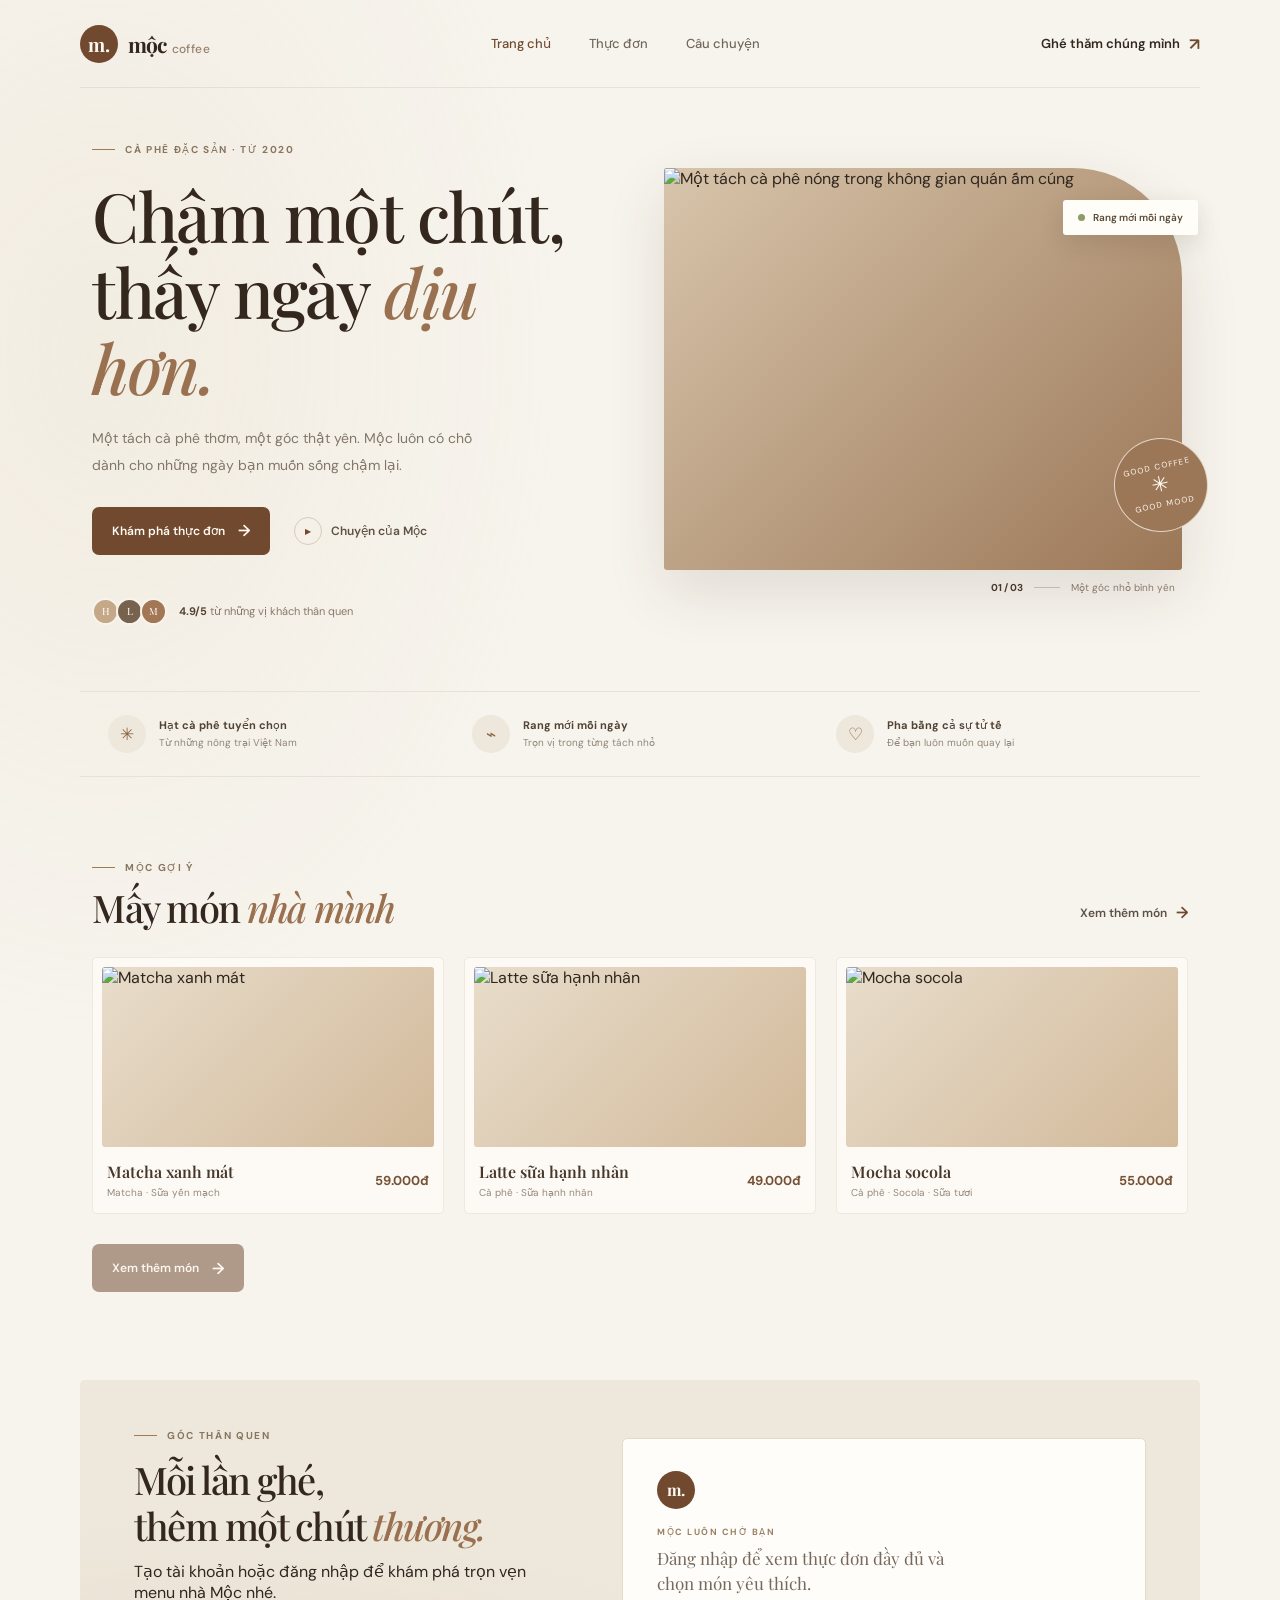
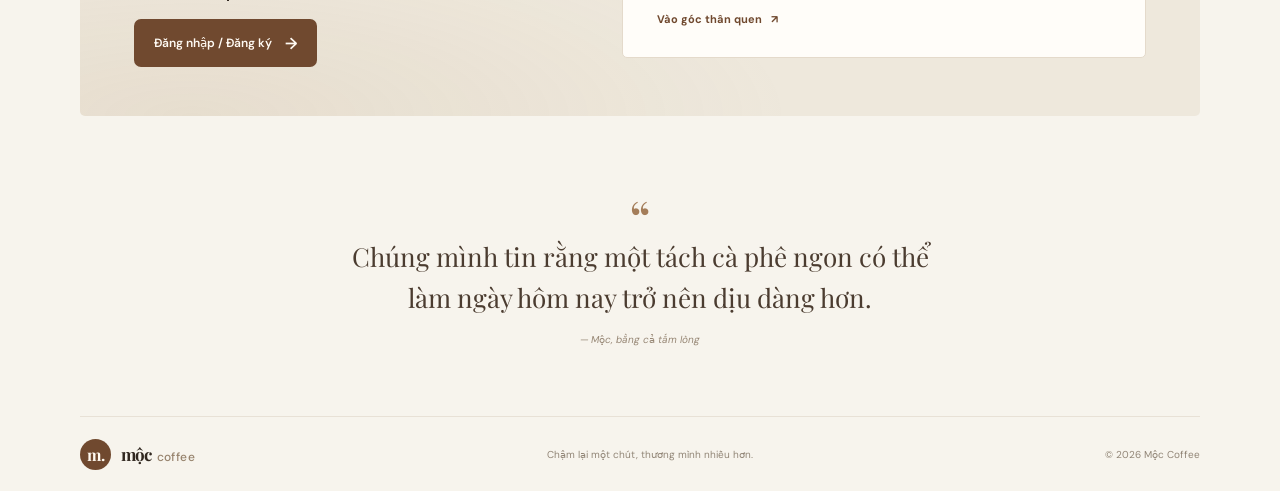
==== firebase1/index.html @ af1a725d "Coffe" ====
<!doctype html>
<html lang="vi">
  <head>
    <meta charset="UTF-8" />
    <meta name="viewport" content="width=device-width, initial-scale=1.0" />
    <meta
      name="description"
      content="Mộc Coffee — một góc nhỏ để thưởng thức cà phê ngon và những phút giây chậm rãi."
    />
    <meta name="theme-color" content="#f7f4ed" />
    <title>Mộc Coffee — Chạm vị an yên</title>
    <link rel="preconnect" href="https://fonts.googleapis.com" />
    <link rel="preconnect" href="https://fonts.gstatic.com" crossorigin />
    <link
      href="https://fonts.googleapis.com/css2?family=DM+Sans:wght@400;500;600;700&family=Playfair+Display:wght@500;600;700&display=swap"
      rel="stylesheet"
    />
    <link rel="stylesheet" href="style.css" />
  </head>

  <body>
    <header class="site-header">
      <a class="brand" href="#home" aria-label="Mộc Coffee - Trang chủ">
        <span class="brand-mark" aria-hidden="true">m.</span>
        <span class="brand-name">mộc<span>coffee</span></span>
      </a>

      <nav class="main-nav" aria-label="Điều hướng chính">
        <a class="nav-link active" href="#home">Trang chủ</a>
        <a class="nav-link" href="#menu">Thực đơn</a>
        <a class="nav-link" href="#story">Câu chuyện</a>
      </nav>

      <a class="header-cta" href="auth.html"
        >Ghé thăm chúng mình <span aria-hidden="true">↗</span></a
      >
    </header>

    <main>
      <section class="hero" id="home">
        <div class="hero-copy">
          <p class="eyebrow">
            <span class="eyebrow-line"></span> CÀ PHÊ ĐẶC SẢN · TỪ 2020
          </p>
          <h1>Chậm một chút,<br />thấy ngày <em>dịu hơn.</em></h1>
          <p class="hero-description">
            Một tách cà phê thơm, một góc thật yên. Mộc luôn có chỗ dành cho
            những ngày bạn muốn sống chậm lại.
          </p>
          <div class="hero-actions">
            <a class="button button-primary" href="#menu"
              >Khám phá thực đơn <span aria-hidden="true">→</span></a
            >
            <a class="text-link" href="#story"
              ><span class="play-icon" aria-hidden="true">▶</span> Chuyện của
              Mộc</a
            >
          </div>
          <div class="hero-note">
            <div class="avatar-stack" aria-hidden="true">
              <span>H</span><span>L</span><span>M</span>
            </div>
            <p><strong>4.9/5</strong> từ những vị khách thân quen</p>
          </div>
        </div>

        <div class="hero-visual">
          <img
            class="hero-photo"
            alt="Một tách cà phê nóng trong không gian quán ấm cúng"
            src="https://images.unsplash.com/photo-1509042239860-f550ce710b93?q=80&w=687&auto=format&fit=crop&ixlib=rb-4.1.0&ixid=NHwxMjA3fDA%3D"
          />
          <div class="photo-label">
            <span class="label-dot"></span> Rang mới mỗi ngày
          </div>
          <div class="coffee-stamp" aria-hidden="true">
            <span>GOOD COFFEE</span>
            <span class="stamp-star">✳</span>
            <span>GOOD MOOD</span>
          </div>
          <div class="hero-caption">
            <span>01 / 03</span>
            <span class="caption-divider"></span>
            <span>Một góc nhỏ bình yên</span>
          </div>
        </div>
      </section>

      <section class="quick-facts" aria-label="Điểm đặc biệt của Mộc">
        <div class="fact">
          <span class="fact-icon" aria-hidden="true">✳</span>
          <div>
            <strong>Hạt cà phê tuyển chọn</strong
            ><span>Từ những nông trại Việt Nam</span>
          </div>
        </div>
        <div class="fact">
          <span class="fact-icon" aria-hidden="true">⌁</span>
          <div>
            <strong>Rang mới mỗi ngày</strong
            ><span>Trọn vị trong từng tách nhỏ</span>
          </div>
        </div>
        <div class="fact">
          <span class="fact-icon" aria-hidden="true">♡</span>
          <div>
            <strong>Pha bằng cả sự tử tế</strong
            ><span>Để bạn luôn muốn quay lại</span>
          </div>
        </div>
      </section>

      <section class="menu-section" id="menu">
        <div class="section-heading">
          <div>
            <p class="eyebrow"><span class="eyebrow-line"></span> MỘC GỢI Ý</p>
            <h2>Mấy món <em>nhà mình</em></h2>
          </div>
          <a class="text-link menu-link" href="auth.html"
            >Xem thêm món <span aria-hidden="true">→</span></a
          >
        </div>

        <div class="menu-grid" id="menuGrid" aria-live="polite"></div>
        <button
          class="button button-primary"
          id="loadMoreBtn"
          type="button"
          disabled
        >
          Xem thêm món <span aria-hidden="true">→</span>
        </button>
      </section>

      <section class="account-section" id="account">
        <div class="account-copy">
          <p class="eyebrow">
            <span class="eyebrow-line"></span> GÓC THÂN QUEN
          </p>
          <h2>Mỗi lần ghé,<br />thêm một chút <em>thương.</em></h2>
          <p>Tạo tài khoản hoặc đăng nhập để khám phá trọn vẹn menu nhà Mộc nhé.</p>
          <a class="button button-primary" href="auth.html">
            Đăng nhập / Đăng ký <span aria-hidden="true">→</span>
          </a>
        </div>
        <div class="member-card">
          <span class="member-card-icon" aria-hidden="true">m.</span>
          <p class="member-card-label">MỘC LUÔN CHỜ BẠN</p>
          <p class="member-card-copy">
            Đăng nhập để xem thực đơn đầy đủ và chọn món yêu thích.
          </p>
          <a class="member-card-link" href="auth.html">
            Vào góc thân quen <span aria-hidden="true">↗</span>
          </a>
        </div>
      </section>

      <section class="story-section" id="story">
        <span class="story-mark" aria-hidden="true">“</span>
        <p>
          Chúng mình tin rằng một tách cà phê ngon có thể làm ngày hôm nay trở
          nên dịu dàng hơn.
        </p>
        <span class="story-signature">— Mộc, bằng cả tấm lòng</span>
      </section>
    </main>

    <footer class="site-footer">
      <a class="brand footer-brand" href="#home"
        ><span class="brand-mark" aria-hidden="true">m.</span
        ><span class="brand-name">mộc<span>coffee</span></span></a
      >
      <p>Chậm lại một chút, thương mình nhiều hơn.</p>
      <span>© 2026 Mộc Coffee</span>
    </footer>

    <script
      src="https://cdnjs.cloudflare.com/ajax/libs/firebase/12.3.0/firebase-app-compat.min.js"
      integrity="sha512-zsS5bYRYbUfQoiBborfMx+u5mik4iJjArgIzVqwvaNNfVFkI2NWxjKSxDhMi76NIZFr42c3dxjl/gfK7RSwZEw=="
      crossorigin="anonymous"
      referrerpolicy="no-referrer"
    ></script>
    <script
      src="https://cdnjs.cloudflare.com/ajax/libs/firebase/12.3.0/firebase-firestore-compat.min.js"
      integrity="sha512-XvOrgZ2KvcbkPE3SpoVqGiOPVgv31xAx0FAE2/Qevz5T+uOHlAu+Dp2XCG39sbTAyPGDsA3LUDUt5fQ5kUJ6rw=="
      crossorigin="anonymous"
      referrerpolicy="no-referrer"
    ></script>
    <script
      src="https://cdnjs.cloudflare.com/ajax/libs/firebase/12.3.0/firebase-storage-compat.min.js"
      integrity="sha512-V0h/pgBsYY6PwRZoj5G9+aTkdsEC3uzSwc2dV3C+RObL/FilZ4pqqvEcWAFAIhgn1I7k1ElZO/xo5V9qeQ4L3A=="
      crossorigin="anonymous"
      referrerpolicy="no-referrer"
    ></script>
    <script
      src="https://cdnjs.cloudflare.com/ajax/libs/firebase/12.3.0/firebase-auth-compat.min.js"
      integrity="sha512-N/0/VqvpkuZuv5th2FS0v4NLRrBytDdD/CWIGhI1c4pkE84c/zmwfV1vrBXDYQ+++SInivkSK/y92JK2FNXo7Q=="
      crossorigin="anonymous"
      referrerpolicy="no-referrer"
    ></script>
    <script src="firebase-config.js"></script>
    <script src="index.js"></script>
  </body>
</html>
---- firebase1/style.css ----
:root {
  color-scheme: light;
  font-family: "DM Sans", sans-serif;
  color: #30271f;
  background: #f7f4ed;
  font-synthesis: none;
  text-rendering: optimizeLegibility;
  -webkit-font-smoothing: antialiased;
  -moz-osx-font-smoothing: grayscale;
  font-optical-sizing: auto;
  font-weight: 400;
  --ink: #30271f;
  --muted: #81776a;
  --brown: #70492f;
  --cream: #f7f4ed;
  --line: #e8e1d6;
  --serif: "Playfair Display", Georgia, serif;
}

* {
  box-sizing: border-box;
}

html {
  min-width: 320px;
  scroll-behavior: smooth;
  scroll-padding-top: 96px;
}

body {
  min-width: 320px;
  margin: 0;
  background:
    radial-gradient(ellipse at 8% 17%, rgb(220 201 171 / 18%), transparent 28%),
    var(--cream);
}

a {
  color: inherit;
  text-decoration: none;
}

button {
  font: inherit;
}

.site-header,
main,
.site-footer {
  width: min(1120px, calc(100% - 64px));
  margin-inline: auto;
}

.site-header {
  display: flex;
  height: 88px;
  align-items: center;
  justify-content: space-between;
  border-bottom: 1px solid rgb(91 75 59 / 10%);
}

.brand {
  display: inline-flex;
  align-items: center;
  gap: 10px;
}

.brand-mark,
.account-symbol {
  display: grid;
  width: 38px;
  height: 38px;
  place-items: center;
  border-radius: 50%;
  background: var(--brown);
  color: #fffaf1;
  font-family: var(--serif);
  font-size: 19px;
  font-weight: 700;
}

.brand-name {
  display: flex;
  align-items: baseline;
  gap: 5px;
  font-family: var(--serif);
  font-size: 21px;
  font-weight: 700;
  letter-spacing: -0.8px;
}

.brand-name span {
  color: #97836d;
  font-family: "DM Sans", sans-serif;
  font-size: 12px;
  font-weight: 500;
  letter-spacing: 0.4px;
}

.main-nav {
  display: flex;
  gap: 38px;
}

.nav-link,
.header-cta {
  color: #71685d;
  font-size: 13px;
  font-weight: 500;
  transition: color 160ms ease;
}

.nav-link:hover,
.nav-link.active,
.header-cta:hover {
  color: var(--brown);
}

.header-cta {
  display: inline-flex;
  align-items: center;
  gap: 9px;
  color: var(--ink);
  font-weight: 600;
}

.header-cta span {
  color: var(--brown);
  font-size: 17px;
}

.hero {
  display: grid;
  min-height: 580px;
  grid-template-columns: 0.94fr 1.06fr;
  align-items: center;
  gap: 58px;
  padding: 50px 0 66px;
}

.hero-copy {
  padding: 5px 0 0 12px;
}

.eyebrow {
  display: flex;
  align-items: center;
  gap: 10px;
  margin: 0 0 21px;
  color: #89765f;
  font-size: 10px;
  font-weight: 700;
  letter-spacing: 1.65px;
}

.eyebrow-line {
  width: 23px;
  height: 1px;
  background: #a17a51;
}

h1,
h2,
h3,
p {
  margin-top: 0;
}

h1,
.section-heading h2,
.account-copy h2 {
  margin-bottom: 20px;
  color: #33271e;
  font-family: var(--serif);
  font-weight: 500;
  letter-spacing: -1.5px;
}

h1 {
  font-size: clamp(44px, 5.4vw, 68px);
  line-height: 1.12;
}

h1 em,
.section-heading h2 em,
.account-copy h2 em {
  color: #9a7150;
  font-weight: 500;
}

.hero-description {
  max-width: 390px;
  margin-bottom: 28px;
  color: var(--muted);
  font-size: 14px;
  line-height: 1.9;
}

.hero-actions {
  display: flex;
  align-items: center;
  gap: 24px;
}

.button {
  display: inline-flex;
  min-height: 48px;
  align-items: center;
  justify-content: center;
  gap: 13px;
  padding: 0 19px;
  border: 1px solid transparent;
  border-radius: 7px;
  cursor: pointer;
  font-size: 12px;
  font-weight: 600;
  transition: transform 160ms ease, background-color 160ms ease, box-shadow 160ms ease;
}

.button-primary {
  background: var(--brown);
  color: #fffaf3;
}

.button-cart {
  background: var(--brown);
  color: #fffaf3;
  margin-top: 10px;
}

.button-primary:hover:not(:disabled) {
  transform: translateY(-2px);
  background: #593820;
  box-shadow: 0 8px 18px rgb(74 45 29 / 16%);
}

.button-primary:disabled {
  cursor: not-allowed;
  opacity: 0.53;
}

.button:focus-visible,
.auth-button:focus-visible,
a:focus-visible {
  outline: 3px solid #c99259;
  outline-offset: 3px;
}

.button span {
  font-size: 16px;
}

.text-link {
  display: inline-flex;
  align-items: center;
  gap: 9px;
  color: #5d5145;
  font-size: 12px;
  font-weight: 600;
}

.play-icon {
  display: grid;
  width: 28px;
  height: 28px;
  place-items: center;
  border: 1px solid #d9cbb8;
  border-radius: 50%;
  color: var(--brown);
  font-size: 8px;
}

.hero-note {
  display: flex;
  align-items: center;
  gap: 12px;
  margin-top: 43px;
}

.avatar-stack {
  display: flex;
  padding-left: 3px;
}

.avatar-stack span {
  display: grid;
  width: 27px;
  height: 27px;
  margin-left: -3px;
  place-items: center;
  border: 2px solid var(--cream);
  border-radius: 50%;
  background: #c4a887;
  color: white;
  font-family: var(--serif);
  font-size: 10px;
}

.avatar-stack span:nth-child(2) {
  background: #77634d;
}

.avatar-stack span:nth-child(3) {
  background: #a37656;
}

.hero-note p {
  margin: 0;
  color: #85796b;
  font-size: 11px;
}

.hero-note strong {
  color: #564432;
}

.hero-visual {
  position: relative;
  min-height: 426px;
}

.hero-photo {
  position: absolute;
  inset: 0 18px 24px 27px;
  width: calc(100% - 45px);
  height: calc(100% - 24px);
  border-radius: 3px 110px 3px 3px;
  background: linear-gradient(135deg, #d8c5ab, #9b7757);
  object-fit: cover;
  box-shadow: 0 22px 60px rgb(65 48 32 / 12%);
}

.photo-label {
  position: absolute;
  top: 32px;
  right: 2px;
  display: flex;
  align-items: center;
  gap: 8px;
  padding: 11px 15px;
  border-radius: 3px;
  background: #fffdf8;
  box-shadow: 0 8px 25px rgb(45 34 23 / 12%);
  color: #594836;
  font-size: 10px;
  font-weight: 600;
}

.label-dot,
.account-dot {
  width: 7px;
  height: 7px;
  flex: 0 0 auto;
  border-radius: 50%;
  background: #8c9b68;
}

.coffee-stamp {
  position: absolute;
  right: -8px;
  bottom: 62px;
  display: flex;
  width: 94px;
  height: 94px;
  flex-direction: column;
  align-items: center;
  justify-content: center;
  gap: 2px;
  border: 1px solid rgb(255 250 241 / 72%);
  border-radius: 50%;
  background: #9b7757;
  color: #fffaf1;
  font-size: 8px;
  letter-spacing: 1.3px;
  transform: rotate(-12deg);
}

.stamp-star {
  font-size: 21px;
  line-height: 1.1;
}

.hero-caption {
  position: absolute;
  right: 25px;
  bottom: 0;
  display: flex;
  align-items: center;
  gap: 11px;
  color: #86796a;
  font-size: 10px;
}

.hero-caption span:first-child {
  color: #49382a;
  font-weight: 700;
}

.caption-divider {
  width: 26px;
  height: 1px;
  background: #c5b9a7;
}

.quick-facts {
  display: grid;
  grid-template-columns: repeat(3, 1fr);
  gap: 28px;
  padding: 23px 28px;
  border-top: 1px solid var(--line);
  border-bottom: 1px solid var(--line);
}

.fact {
  display: flex;
  align-items: center;
  gap: 13px;
}

.fact-icon {
  display: grid;
  width: 38px;
  height: 38px;
  flex: 0 0 auto;
  place-items: center;
  border-radius: 50%;
  background: #eee7db;
  color: #896544;
  font-size: 17px;
}

.fact div {
  display: grid;
  gap: 4px;
}

.fact strong {
  color: #514437;
  font-size: 11px;
}

.fact div span {
  color: #908679;
  font-size: 10px;
}

.menu-section {
  padding: 84px 12px 88px;
}

.section-heading {
  display: flex;
  align-items: end;
  justify-content: space-between;
  margin-bottom: 27px;
}

.section-heading .eyebrow {
  margin-bottom: 11px;
}

.section-heading h2,
.account-copy h2 {
  margin-bottom: 0;
  font-size: 38px;
  line-height: 1.2;
}

.menu-link {
  margin-bottom: 7px;
}

.menu-link span {
  color: var(--brown);
  font-size: 16px;
}

.menu-grid {
  display: grid;
  grid-template-columns: repeat(3, 1fr);
  gap: 20px;
  margin-bottom: 30px;
}

.menu-card {
  padding: 9px 9px 14px;
  border: 1px solid #eee8de;
  border-radius: 5px;
  background: rgb(255 253 249 / 77%);
  transition: transform 180ms ease, box-shadow 180ms ease;
}

.menu-card:hover {
  transform: translateY(-4px);
  box-shadow: 0 14px 30px rgb(74 54 33 / 9%);
}

.menu-image {
  height: 180px;
  overflow: hidden;
  border-radius: 3px;
  background: linear-gradient(135deg, #e8ddcb, #d2b99a);
}

.menu-photo {
  display: block;
  width: 100%;
  height: 100%;
  border-radius: inherit;
  object-fit: cover;
}

.menu-photo[src=""] {
  display: none;
}

.menu-card-info {
  display: flex;
  align-items: center;
  justify-content: space-between;
  gap: 10px;
  padding: 14px 5px 0;
}

.menu-card h3 {
  margin-bottom: 4px;
  color: #47372a;
  font-family: var(--serif);
  font-size: 16px;
  font-weight: 600;
}

.menu-card-info p {
  margin: 0;
  color: #968a7c;
  font-size: 10px;
}

.price {
  color: #765234;
  font-size: 13px;
  font-weight: 700;
}

.account-section {
  display: grid;
  grid-template-columns: 0.9fr 1.1fr;
  align-items: center;
  gap: 60px;
  padding: 49px 54px;
  border-radius: 5px;
  background:
    radial-gradient(ellipse at 10% 100%, rgb(176 145 108 / 12%), transparent 42%),
    #eee8dc;
}

.account-copy .eyebrow {
  margin-bottom: 15px;
}

.account-copy h2 {
  margin-bottom: 13px;
}

.account-copy > p:last-child {
  max-width: 315px;
  margin-bottom: 0;
  color: #7f7467;
  font-size: 12px;
  line-height: 1.8;
}

.account-card {
  padding: 23px 24px 18px;
  border: 1px solid rgb(229 220 206 / 85%);
  border-radius: 5px;
  background: #fffdf9;
  box-shadow: 0 12px 32px rgb(72 53 34 / 7%);
}

.account-card-top {
  display: flex;
  align-items: flex-start;
  justify-content: space-between;
}

.account-label {
  color: #a0907d;
  font-size: 9px;
  font-weight: 700;
  letter-spacing: 1.3px;
}

.account-email {
  display: flex;
  align-items: center;
  gap: 8px;
  margin: 9px 0 0;
  color: #5b4c3e;
  font-size: 11px;
  overflow-wrap: anywhere;
}

.account-dot {
  width: 6px;
  height: 6px;
  background: #c5b8a7;
}

.account-symbol {
  width: 31px;
  height: 31px;
  font-size: 16px;
}

.balance-row {
  display: flex;
  align-items: end;
  justify-content: space-between;
  margin-top: 21px;
  padding: 16px 0;
  border-top: 1px solid #f0ebe4;
  border-bottom: 1px solid #f0ebe4;
  color: #83776a;
  font-size: 11px;
}

.balance-row strong {
  color: #4b3626;
  font-family: var(--serif);
  font-size: 25px;
  font-weight: 600;
}

.balance-row small {
  margin-left: 4px;
  font-family: "DM Sans", sans-serif;
  font-size: 12px;
}

.account-actions {
  display: flex;
  align-items: center;
  justify-content: space-between;
  gap: 12px;
  padding-top: 15px;
}

.account-actions > .button {
  min-height: 40px;
  padding-inline: 13px;
  white-space: nowrap;
  font-size: 10px;
}

.auth-actions {
  display: flex;
  flex-wrap: wrap;
  justify-content: flex-end;
  gap: 6px;
}

.auth-button {
  padding: 8px 9px;
  border: 1px solid #e6ddd1;
  border-radius: 4px;
  background: #fffdf9;
  color: #6d5e4e;
  cursor: pointer;
  font-size: 9px;
  font-weight: 600;
  transition: background-color 160ms ease;
}

.auth-button:hover {
  background: #f3eee6;
}



.status-message {
  min-height: 16px;
  margin: 11px 0 0;
  color: #8a7d6e;
  font-size: 10px;
  overflow-wrap: anywhere;
}

.story-section {
  display: grid;
  justify-items: center;
  padding: 76px 20px 70px;
  text-align: center;
}

.story-mark {
  height: 32px;
  color: #a47d59;
  font-family: var(--serif);
  font-size: 53px;
  line-height: 1;
}

.story-section p {
  max-width: 610px;
  margin: 13px 0 15px;
  color: #4b3c30;
  font-family: var(--serif);
  font-size: clamp(19px, 3vw, 26px);
  line-height: 1.55;
}

.story-signature {
  color: #968674;
  font-size: 10px;
  font-style: italic;
}

.site-footer {
  display: flex;
  min-height: 75px;
  align-items: center;
  justify-content: space-between;
  border-top: 1px solid var(--line);
}

.footer-brand .brand-mark {
  width: 31px;
  height: 31px;
  font-size: 16px;
}

.footer-brand .brand-name {
  font-size: 17px;
}

.site-footer > p,
.site-footer > span {
  margin: 0;
  color: #918576;
  font-size: 10px;
}

[hidden] {
  display: none !important;
}

.menu-page {
  display: grid;
  grid-template-columns: repeat(4, minmax(0, 1fr));
  gap: 20px;
  align-items: stretch;
  min-height: calc(100vh - 163px);
}

.menu-page > .menu-intro,
.menu-page > .full-menu-section {
  grid-column: 1 / -1;
}

.menu-intro {
  margin-top: 34px;
  padding: 48px 24px 43px;
  border-radius: 5px;
  background:
    radial-gradient(ellipse at 85% 10%, rgb(255 255 255 / 45%), transparent 35%),
    #eee8dc;
  text-align: center;
}

.menu-intro .eyebrow {
  justify-content: center;
  margin-bottom: 12px;
}

.menu-intro h1 {
  margin-bottom: 10px;
  font-size: clamp(38px, 5vw, 54px);
}

.menu-intro > p:last-child {
  margin-bottom: 0;
  color: #7f7467;
  font-size: 13px;
}

.full-menu-section {
  padding: 60px 12px 10px;
}

.full-menu-section .menu-grid {
  grid-template-columns: repeat(4, minmax(0, 1fr));
}

.menu-login-status {
  color: var(--muted);
  font-size: 12px;
  text-align: center;
}

.full-menu-section .menu-card {
  display: flex;
  width: auto;
  min-width: 0;
  min-height: 350px;
  flex-direction: column;
  margin: 0;
}

.full-menu-section .menu-card .menu-image {
  height: 210px;
}

.full-menu-section .menu-card .menu-card-info {
  flex: 1;
  align-items: flex-start;
}

.full-menu-section .menu-card .price {
  flex: 0 0 auto;
  white-space: nowrap;
}

.full-menu-section .menu-card .button-cart {
  width: 100%;
  min-height: 42px;
  justify-content: center;
  border: 0;
  border-radius: 5px;
  cursor: pointer;
  font-weight: 600;
  transition: background-color 160ms ease, transform 160ms ease;
}

.full-menu-section .menu-card .button-cart:hover {
  transform: translateY(-2px);
  background: #593820;
}

.cart-panel {
  position: sticky;
  z-index: 2;
  bottom: 16px;
  display: flex;
  grid-column: 1 / -1;
  align-items: center;
  justify-content: space-between;
  gap: 20px;
  margin: 0 0 10px;
  padding: 14px 18px;
  border: 1px solid #e8dfd2;
  border-radius: 7px;
  background: rgb(255 253 249 / 96%);
  box-shadow: 0 10px 30px rgb(72 53 34 / 10%);
  backdrop-filter: blur(12px);
}

.cart-details {
  display: flex;
  align-items: center;
  gap: 12px;
}

.cart-icon {
  display: grid;
  width: 38px;
  height: 38px;
  place-items: center;
  border-radius: 50%;
  background: #f0e8dc;
  color: var(--brown);
  font-size: 20px;
}

.cart-details div {
  display: grid;
  gap: 3px;
}

.cart-details strong {
  color: #514437;
  font-size: 12px;
}

.cart-details div > span {
  color: #908679;
  font-size: 10px;
}

.cart-panel .button {
  min-width: 140px;
}

.cart-panel .button:disabled {
  cursor: not-allowed;
  opacity: 0.5;
}

.cart-note {
  grid-column: 1 / -1;
  margin: -8px 0 22px;
  color: #918576;
  font-size: 10px;
  text-align: center;
}

@media (max-width: 850px) {
  .menu-page {
    grid-template-columns: repeat(2, minmax(0, 1fr));
  }

  .cart-panel,
  .cart-note {
    grid-column: 1 / -1;
  }

  .site-header,
  main,
  .site-footer {
    width: min(100% - 40px, 700px);
  }

  .hero {
    min-height: 500px;
    gap: 27px;
  }

  .hero-copy {
    padding-left: 0;
  }

  .hero-visual {
    min-height: 360px;
  }

  .hero-photo {
    left: 10px;
  }

  .quick-facts {
    gap: 14px;
    padding-inline: 10px;
  }

  .fact {
    gap: 9px;
  }

  .fact div span {
    line-height: 1.5;
  }

  .account-section {
    grid-template-columns: 1fr;
    gap: 25px;
    padding: 38px;
  }

  .full-menu-section .menu-grid {
    grid-template-columns: repeat(2, minmax(0, 1fr));
  }

  .full-menu-section .menu-card {
    width: 100%;
  }
}

@media (max-width: 600px) {
  .menu-page {
    grid-template-columns: 1fr;
  }

  .cart-panel {
    bottom: 8px;
    padding: 11px;
  }

  .cart-panel .button {
    min-width: 105px;
    padding-inline: 12px;
  }

  .site-header,
  main,
  .site-footer {
    width: calc(100% - 36px);
  }

  .site-header {
    height: 72px;
  }

  .brand-mark {
    width: 33px;
    height: 33px;
    font-size: 17px;
  }

  .brand-name {
    font-size: 18px;
  }

  .main-nav {
    display: none;
  }

  .header-cta {
    font-size: 11px;
  }

  .hero {
    grid-template-columns: 1fr;
    gap: 34px;
    padding: 51px 0 38px;
  }

  .hero-copy {
    padding: 0 3px;
  }

  .eyebrow {
    margin-bottom: 17px;
    font-size: 9px;
  }

  h1 {
    margin-bottom: 16px;
    font-size: clamp(44px, 12vw, 58px);
  }

  .hero-description {
    max-width: 460px;
    margin-bottom: 22px;
    font-size: 13px;
  }

  .hero-note {
    margin-top: 27px;
  }

  .hero-visual {
    min-height: 330px;
  }

  .hero-photo {
    inset: 0 17px 22px 8px;
    width: calc(100% - 25px);
    height: calc(100% - 22px);
    border-top-right-radius: 83px;
  }

  .photo-label {
    top: 20px;
    right: 0;
  }

  .coffee-stamp {
    right: 0;
    bottom: 50px;
    width: 76px;
    height: 76px;
    font-size: 7px;
  }

  .hero-caption {
    right: 20px;
  }

  .quick-facts {
    grid-template-columns: 1fr;
    gap: 15px;
    padding: 20px 5px;
  }

  .fact-icon {
    width: 34px;
    height: 34px;
  }

  .menu-section {
    padding: 61px 0 62px;
  }

  .section-heading {
    align-items: flex-start;
    gap: 12px;
  }

  .section-heading h2,
  .account-copy h2 {
    font-size: 32px;
  }

  .menu-link {
    margin-top: 31px;
    white-space: nowrap;
    font-size: 10px;
  }

  .menu-grid {
    grid-template-columns: 1fr;
    gap: 13px;
  }

  .full-menu-section {
    padding: 43px 0 55px;
  }

  .full-menu-section .menu-grid {
    grid-template-columns: 1fr;
  }

  .full-menu-section .menu-card {
    width: 100%;
    min-height: 0;
  }

  .menu-intro {
    margin-top: 20px;
    padding: 37px 18px 33px;
  }

  .menu-card {
    display: grid;
    grid-template-columns: 112px 1fr;
    align-items: center;
    gap: 12px;
    padding: 8px;
  }

  .menu-image {
    height: 88px;
  }

  .menu-card-info {
    padding: 0;
  }

  .menu-card h3 {
    font-size: 15px;
  }

  .account-section {
    gap: 22px;
    padding: 28px 17px 20px;
  }

  .account-card {
    padding: 18px 15px 13px;
  }

  .account-actions {
    align-items: stretch;
    flex-direction: column;
  }

  .account-actions > .button {
    justify-content: center;
  }

  .auth-actions {
    justify-content: flex-start;
  }

  .story-section {
    padding: 57px 5px 51px;
  }

  .site-footer {
    min-height: 67px;
    flex-wrap: wrap;
    gap: 10px;
    padding: 13px 0;
  }

  .site-footer > p {
    display: none;
  }
}

@media (prefers-reduced-motion: reduce) {
  *,
  *::before,
  *::after {
    scroll-behavior: auto !important;
    transition-duration: 0.01ms !important;
  }
}

.member-card {
  display: grid;
  min-height: 220px;
  align-content: center;
  justify-items: start;
  padding: 28px 34px;
  border: 1px solid #e4dacb;
  border-radius: 5px;
  background: #fffdf9;
}

.member-card-icon {
  display: grid;
  width: 38px;
  height: 38px;
  margin-bottom: 17px;
  place-items: center;
  border-radius: 50%;
  background: var(--brown);
  color: #fffaf1;
  font-family: var(--serif);
  font-weight: 700;
}

.member-card-label {
  margin-bottom: 8px;
  color: #9a8064;
  font-size: 9px;
  font-weight: 700;
  letter-spacing: 1.5px;
}

.member-card-copy {
  max-width: 300px;
  margin-bottom: 15px;
  color: #75695d;
  font-family: var(--serif);
  font-size: 17px;
  line-height: 1.5;
}

.member-card-link,
.auth-back-link {
  color: var(--brown);
  font-size: 11px;
  font-weight: 700;
}

.member-card-link span {
  margin-left: 6px;
}

.auth-body {
  min-height: 100vh;
  background:
    radial-gradient(ellipse at 12% 28%, rgb(220 201 171 / 20%), transparent 30%),
    var(--cream);
}

.auth-page {
  display: grid;
  width: min(100% - 64px, 980px);
  min-height: calc(100vh - 164px);
  grid-template-columns: 0.9fr 1.1fr;
  align-items: center;
  gap: 76px;
  margin-inline: auto;
  padding: 48px 0;
}

.auth-intro h1 {
  margin-bottom: 16px;
  font-size: clamp(40px, 5vw, 58px);
  line-height: 1.12;
}

.auth-intro h1 em {
  color: #9a7150;
  font-weight: 500;
}

.auth-intro > p:last-of-type {
  max-width: 350px;
  margin-bottom: 26px;
  color: var(--muted);
  font-size: 13px;
  line-height: 1.8;
}

.auth-coffee-image {
  min-height: 160px;
  border-radius: 5px 70px 5px 5px;
  background:
    radial-gradient(circle at 70% 38%, #f3dfbd 0 16px, transparent 17px),
    radial-gradient(ellipse at 70% 48%, #806044 0 43px, transparent 44px),
    linear-gradient(125deg, transparent 47%, rgb(255 253 249 / 40%) 48% 49%, transparent 50%),
    linear-gradient(135deg, #ded0bb, #a78c6e 58%, #74563e);
  box-shadow: 0 16px 35px rgb(65 48 32 / 10%);
}

.auth-card {
  padding: 32px;
  border: 1px solid #eee7dc;
  border-radius: 7px;
  background: #fffdf9;
  box-shadow: 0 20px 55px rgb(72 53 34 / 9%);
}

.auth-back-link {
  display: inline-block;
  margin-bottom: 23px;
}

.auth-tabs {
  display: grid;
  grid-template-columns: 1fr 1fr;
  gap: 5px;
  margin-bottom: 25px;
  padding: 5px;
  border-radius: 5px;
  background: #f4efe7;
}

.auth-tab {
  min-height: 38px;
  border: 0;
  border-radius: 4px;
  background: transparent;
  color: #81776a;
  cursor: pointer;
  font: inherit;
  font-size: 12px;
  font-weight: 600;
}

.auth-tab.active {
  background: #fffdf9;
  color: var(--brown);
  box-shadow: 0 2px 8px rgb(72 53 34 / 8%);
}

.auth-card h2 {
  margin-bottom: 7px;
  color: var(--ink);
  font-family: var(--serif);
  font-size: 25px;
  font-weight: 600;
}

.auth-description {
  margin-bottom: 22px;
  color: var(--muted);
  font-size: 11px;
  line-height: 1.6;
}

.auth-form {
  display: grid;
  gap: 14px;
}

.auth-form label {
  display: grid;
  gap: 7px;
  color: #635548;
  font-size: 11px;
  font-weight: 600;
}

.auth-form input {
  width: 100%;
  min-height: 44px;
  padding: 0 12px;
  border: 1px solid #e7dfd4;
  border-radius: 4px;
  background: #fffefa;
  color: var(--ink);
  font: inherit;
  font-size: 12px;
}

.auth-form input:focus {
  border-color: #a17a51;
  outline: 2px solid rgb(161 122 81 / 15%);
}

.auth-submit {
  width: 100%;
  margin-top: 4px;
}

.auth-submit:disabled {
  cursor: wait;
  opacity: 0.65;
}

.auth-separator {
  display: flex;
  align-items: center;
  gap: 12px;
  margin: 19px 0;
  color: #998d7f;
  font-size: 10px;
}

.auth-separator::before,
.auth-separator::after {
  height: 1px;
  flex: 1;
  background: #eee8de;
  content: "";
}

.auth-google-button,
.auth-facebook-button {
  display: flex;
  width: 100%;
  min-height: 43px;
  align-items: center;
  justify-content: center;
  gap: 10px;
  border: 1px solid #e7dfd4;
  border-radius: 4px;
  background: #fffdf9;
  color: #5e5145;
  cursor: pointer;
  font: inherit;
  font-size: 11px;
  font-weight: 600;
}

.auth-google-button:hover,
.auth-facebook-button:hover {
  background: #f8f4ed;
}

.google-mark {
  color: #4285f4;
  font-size: 17px;
  font-weight: 700;
}

.facebook-mark {
  color: #1877f2;
  font-size: 17px;
  font-weight: 700;
}

.auth-status {
  min-height: 18px;
  margin: 13px 0 0;
  color: #856347;
  font-size: 10px;
  line-height: 1.5;
}

.auth-signed-in {
  display: grid;
  justify-items: start;
  gap: 12px;
  margin-top: 10px;
}

.auth-signed-in > p {
  margin: 0;
  color: #76695b;
  font-size: 11px;
  overflow-wrap: anywhere;
}

.auth-signed-in .button {
  width: 100%;
}

.auth-signout {
  padding: 6px 0;
  border: 0;
  background: transparent;
  color: #806d5c;
  cursor: pointer;
  font: inherit;
  font-size: 10px;
  text-decoration: underline;
}

.auth-card.is-signed-in .auth-tabs,
.auth-card.is-signed-in .auth-description,
.auth-card.is-signed-in .auth-form,
.auth-card.is-signed-in .auth-separator,
.auth-card.is-signed-in .auth-google-button,
.auth-card.is-signed-in .auth-facebook-button {
  display: none;
}

.auth-footer {
  padding-inline: max(32px, calc((100% - 1120px) / 2));
}

@media (max-width: 850px) {
  .auth-page {
    width: min(100% - 40px, 650px);
    grid-template-columns: 1fr;
    gap: 28px;
  }

  .auth-intro {
    text-align: center;
  }

  .auth-intro .eyebrow {
    justify-content: center;
  }

  .auth-intro > p:last-of-type {
    margin-inline: auto;
  }

  .auth-coffee-image {
    display: none;
  }
}

@media (max-width: 600px) {
  .auth-page {
    width: calc(100% - 36px);
    min-height: auto;
    gap: 22px;
    padding: 38px 0;
  }

  .auth-intro h1 {
    font-size: 40px;
  }

  .auth-intro > p:last-of-type {
    margin-bottom: 0;
  }

  .auth-card {
    padding: 23px 18px;
  }

  .auth-footer {
    padding-inline: 18px;
  }
}
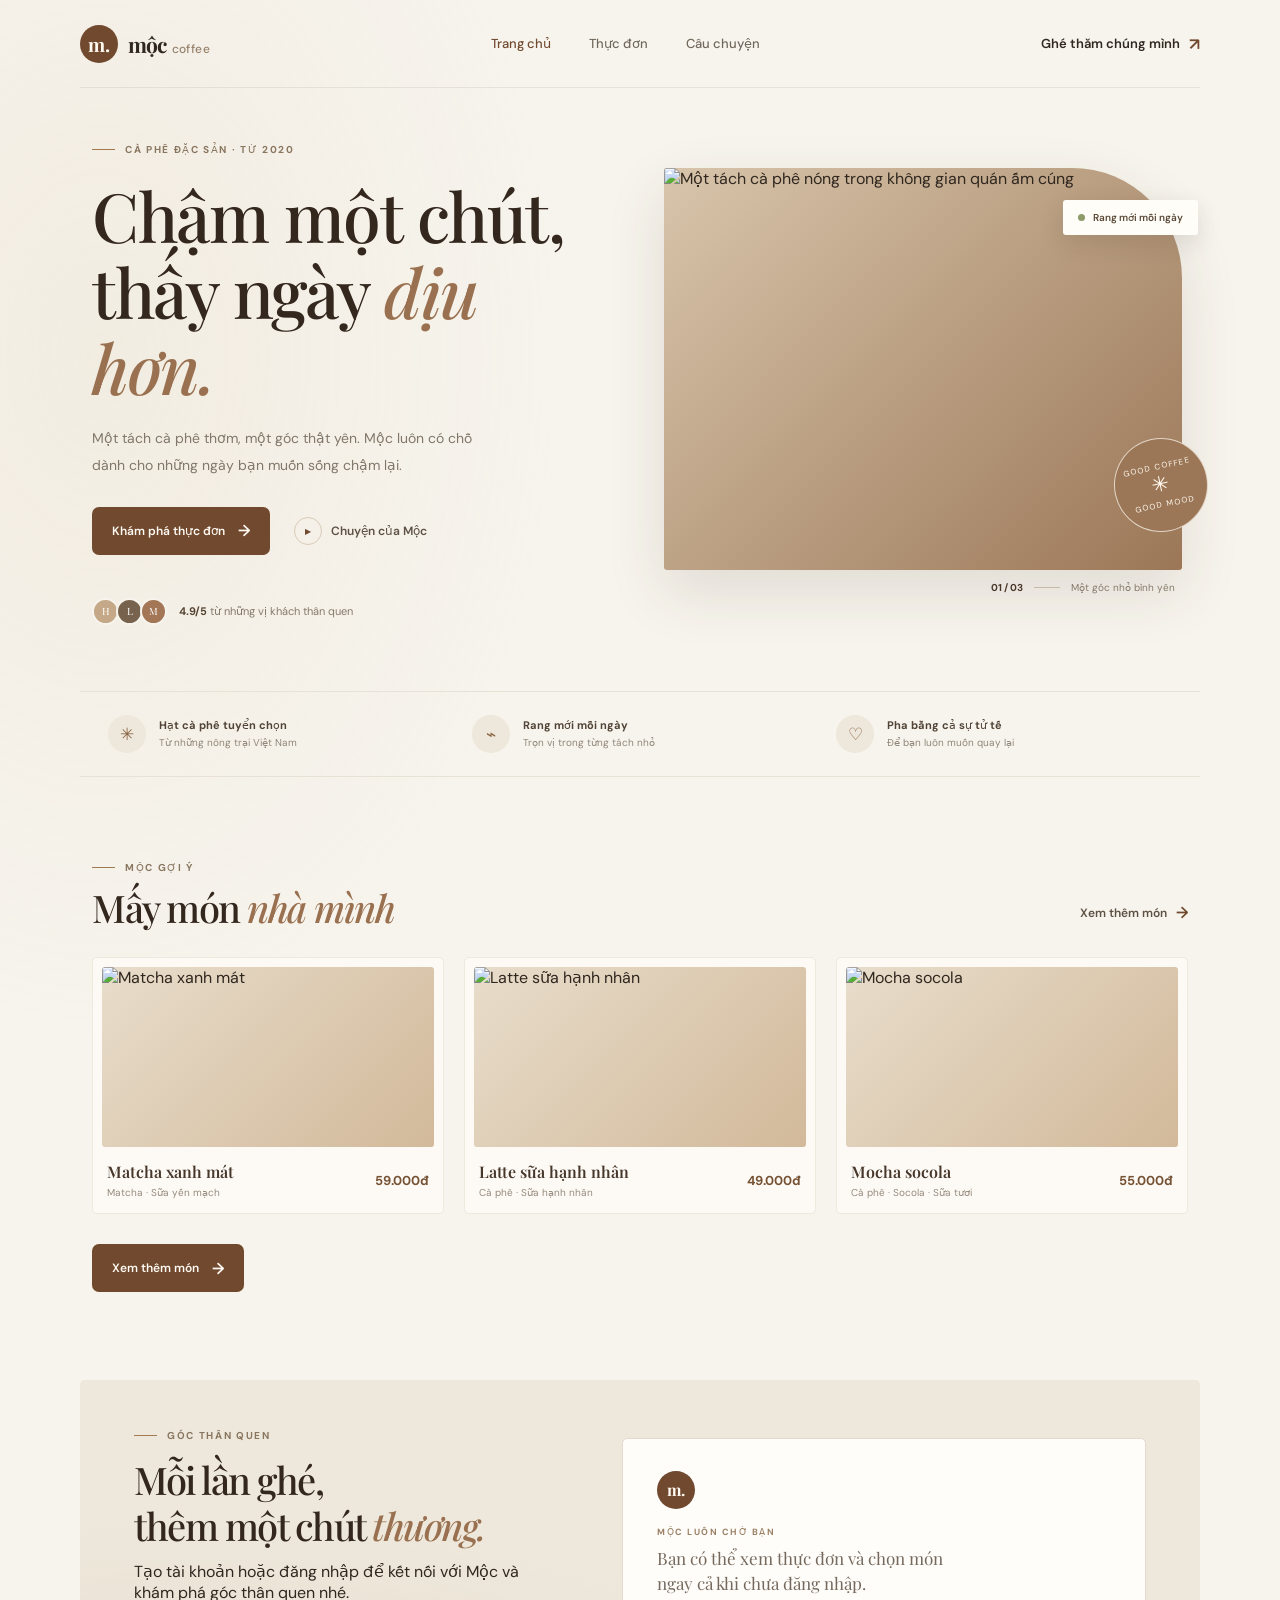
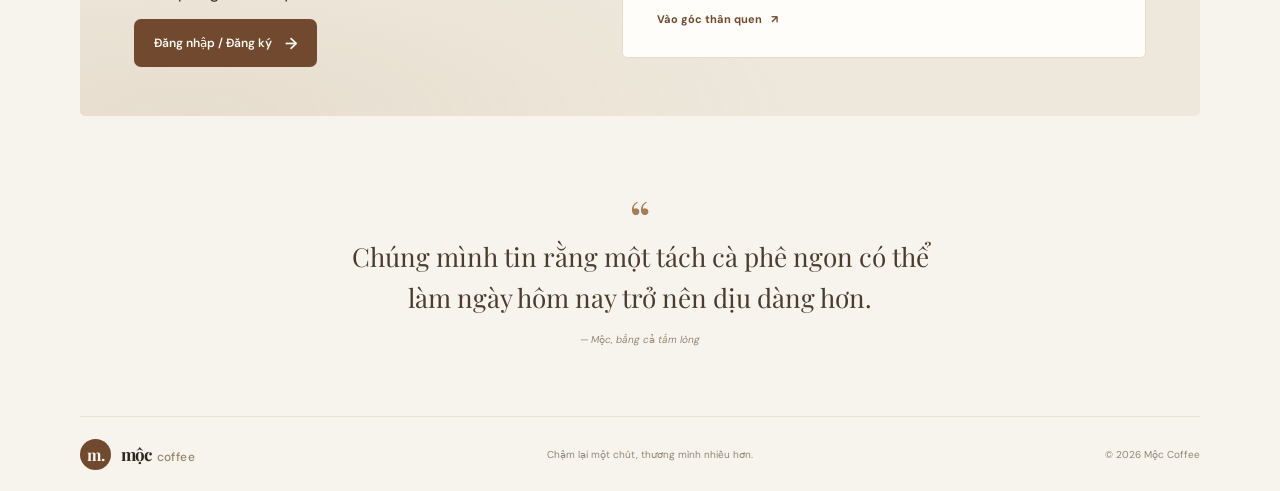
==== commit c91db7ff: "Coffe" ====
--- a/firebase1/index.html
+++ b/firebase1/index.html
@@ -116,7 +116,7 @@
             <p class="eyebrow"><span class="eyebrow-line"></span> MỘC GỢI Ý</p>
             <h2>Mấy món <em>nhà mình</em></h2>
           </div>
-          <a class="text-link menu-link" href="auth.html"
+          <a class="text-link menu-link" href="menu.html"
             >Xem thêm món <span aria-hidden="true">→</span></a
           >
         </div>
@@ -126,7 +126,6 @@
           class="button button-primary"
           id="loadMoreBtn"
           type="button"
-          disabled
         >
           Xem thêm món <span aria-hidden="true">→</span>
         </button>
@@ -138,7 +137,7 @@
             <span class="eyebrow-line"></span> GÓC THÂN QUEN
           </p>
           <h2>Mỗi lần ghé,<br />thêm một chút <em>thương.</em></h2>
-          <p>Tạo tài khoản hoặc đăng nhập để khám phá trọn vẹn menu nhà Mộc nhé.</p>
+          <p>Tạo tài khoản hoặc đăng nhập để kết nối với Mộc và khám phá góc thân quen nhé.</p>
           <a class="button button-primary" href="auth.html">
             Đăng nhập / Đăng ký <span aria-hidden="true">→</span>
           </a>
@@ -147,7 +146,7 @@
           <span class="member-card-icon" aria-hidden="true">m.</span>
           <p class="member-card-label">MỘC LUÔN CHỜ BẠN</p>
           <p class="member-card-copy">
-            Đăng nhập để xem thực đơn đầy đủ và chọn món yêu thích.
+            Bạn có thể xem thực đơn và chọn món ngay cả khi chưa đăng nhập.
           </p>
           <a class="member-card-link" href="auth.html">
             Vào góc thân quen <span aria-hidden="true">↗</span>
--- a/firebase1/style.css
+++ b/firebase1/style.css
@@ -792,12 +792,6 @@
   grid-template-columns: repeat(4, minmax(0, 1fr));
 }
 
-.menu-login-status {
-  color: var(--muted);
-  font-size: 12px;
-  text-align: center;
-}
-
 .full-menu-section .menu-card {
   display: flex;
   width: auto;
